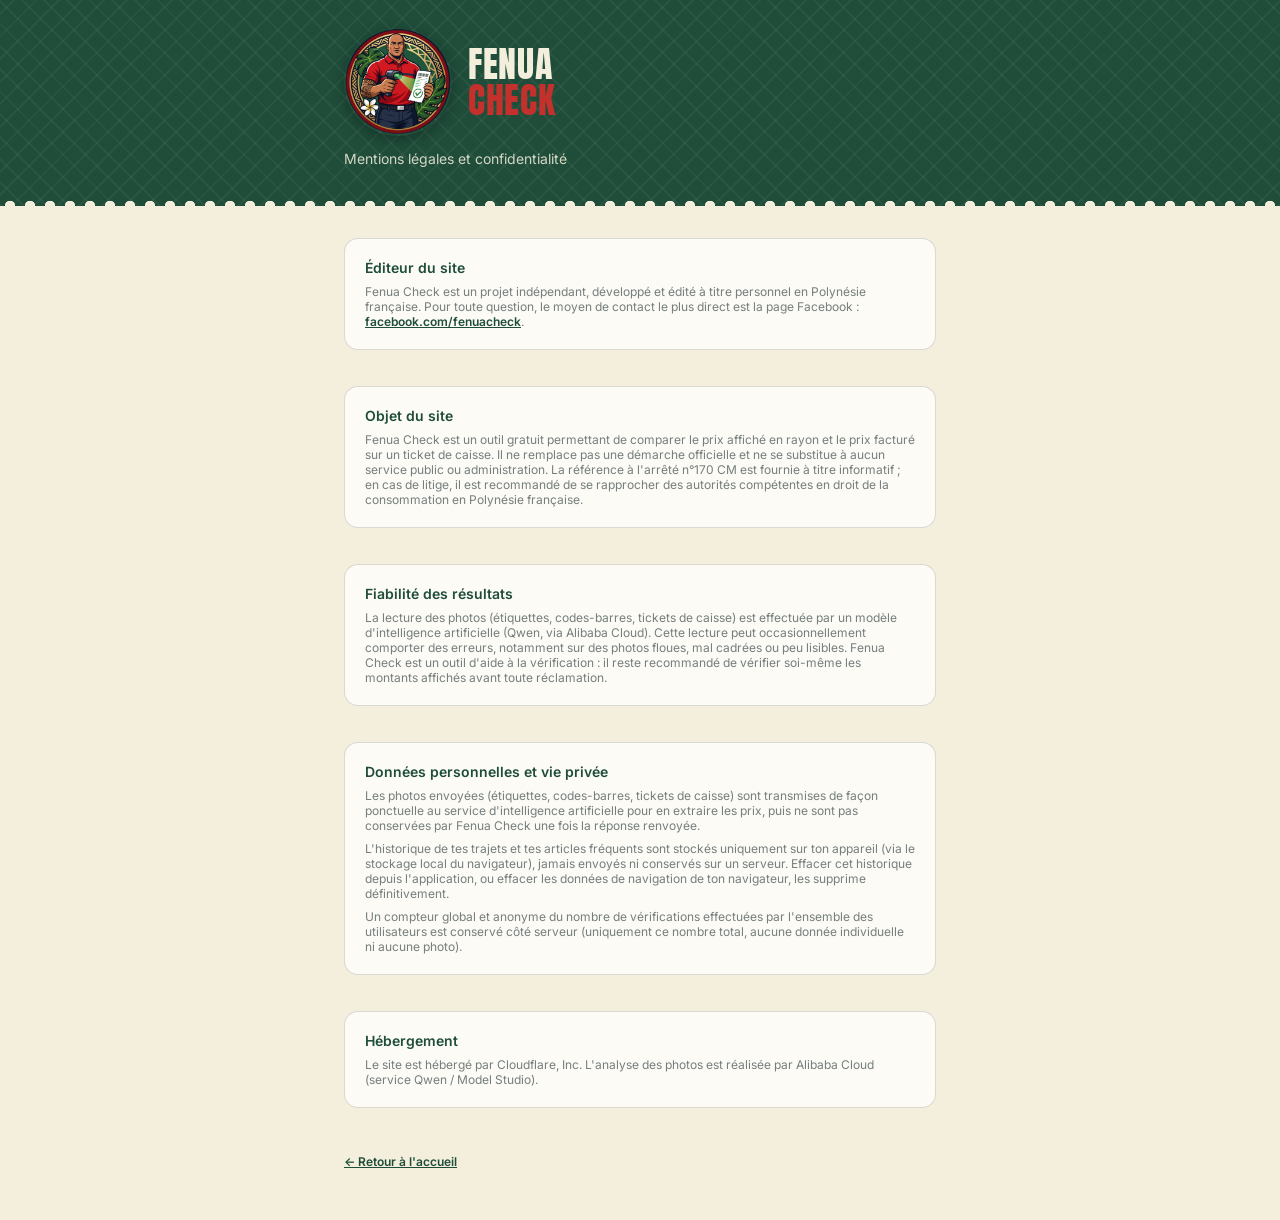
==== mentions-legales.html @ 558c3954 "Add rate limiting on API routes, Open Graph share preview, and a legal/privacy page" ====
<!doctype html>
<html lang="fr">
<head>
  <meta charset="utf-8" />
  <meta name="viewport" content="width=device-width, initial-scale=1" />
  <title>Mentions légales et confidentialité, Fenua Check</title>
  <meta name="robots" content="noindex" />
  <link rel="icon" type="image/png" sizes="180x180" href="img/vigile-favicon.png" />
  <link rel="stylesheet" href="css/style.css" />
  <link rel="preconnect" href="https://fonts.googleapis.com" />
  <link rel="preconnect" href="https://fonts.gstatic.com" crossorigin />
  <link href="https://fonts.googleapis.com/css2?family=Anton&family=Inter:wght@400;500;600;700&display=swap" rel="stylesheet" />
</head>
<body>
  <header class="site-header">
    <div class="wrap">
      <div class="title-row">
        <a href="/" class="vigile-badge-btn" aria-label="Retour à l'accueil">
          <img src="img/vigile-favicon.png" alt="" class="vigile-badge-img" />
        </a>
        <h1><span class="title-fenua">Fenua</span><span class="title-check">Check</span></h1>
      </div>
      <p class="intro">Mentions légales et confidentialité</p>
    </div>
  </header>

  <main class="wrap" style="padding-top: 32px; padding-bottom: 48px;">
    <section class="card">
      <p class="card-title">Éditeur du site</p>
      <p class="hint-text" style="margin-top: 8px;">
        Fenua Check est un projet indépendant, développé et édité à titre personnel en
        Polynésie française. Pour toute question, le moyen de contact le plus direct est la
        page Facebook : <a href="https://facebook.com/fenuacheck" target="_blank" rel="noopener">facebook.com/fenuacheck</a>.
      </p>
    </section>

    <section class="card" style="margin-top: 16px;">
      <p class="card-title">Objet du site</p>
      <p class="hint-text" style="margin-top: 8px;">
        Fenua Check est un outil gratuit permettant de comparer le prix affiché en rayon et le
        prix facturé sur un ticket de caisse. Il ne remplace pas une démarche officielle et ne
        se substitue à aucun service public ou administration. La référence à l'arrêté n°170
        CM est fournie à titre informatif ; en cas de litige, il est recommandé de se
        rapprocher des autorités compétentes en droit de la consommation en Polynésie
        française.
      </p>
    </section>

    <section class="card" style="margin-top: 16px;">
      <p class="card-title">Fiabilité des résultats</p>
      <p class="hint-text" style="margin-top: 8px;">
        La lecture des photos (étiquettes, codes-barres, tickets de caisse) est effectuée par
        un modèle d'intelligence artificielle (Qwen, via Alibaba Cloud). Cette lecture peut
        occasionnellement comporter des erreurs, notamment sur des photos floues, mal cadrées
        ou peu lisibles. Fenua Check est un outil d'aide à la vérification : il reste
        recommandé de vérifier soi-même les montants affichés avant toute réclamation.
      </p>
    </section>

    <section class="card" style="margin-top: 16px;">
      <p class="card-title">Données personnelles et vie privée</p>
      <p class="hint-text" style="margin-top: 8px;">
        Les photos envoyées (étiquettes, codes-barres, tickets de caisse) sont transmises de
        façon ponctuelle au service d'intelligence artificielle pour en extraire les prix, puis
        ne sont pas conservées par Fenua Check une fois la réponse renvoyée.
      </p>
      <p class="hint-text" style="margin-top: 8px;">
        L'historique de tes trajets et tes articles fréquents sont stockés uniquement sur ton
        appareil (via le stockage local du navigateur), jamais envoyés ni conservés sur un
        serveur. Effacer cet historique depuis l'application, ou effacer les données de
        navigation de ton navigateur, les supprime définitivement.
      </p>
      <p class="hint-text" style="margin-top: 8px;">
        Un compteur global et anonyme du nombre de vérifications effectuées par l'ensemble des
        utilisateurs est conservé côté serveur (uniquement ce nombre total, aucune donnée
        individuelle ni aucune photo).
      </p>
    </section>

    <section class="card" style="margin-top: 16px;">
      <p class="card-title">Hébergement</p>
      <p class="hint-text" style="margin-top: 8px;">
        Le site est hébergé par Cloudflare, Inc. L'analyse des photos est réalisée par
        Alibaba Cloud (service Qwen / Model Studio).
      </p>
    </section>

    <p class="fine-print" style="margin-top: 24px;">
      <a href="/">← Retour à l'accueil</a>
    </p>
  </main>
</body>
</html>
---- css/style.css ----
:root {
  /* Fenua Check design tokens, drawn from the vigile mascot badge:
     shirt red, monstera-leaf green, thick ink linework, receipt paper. */
  --tt-navy: #1f4d3a; /* deep tropical green - primary/authority */
  --tt-navy-deep: #123227;
  --tt-sand: #f3efdc; /* receipt paper */
  --tt-sand-dim: #e6dcb8;
  --tt-coral: #c4302b; /* mascot shirt red - alert/mismatch */
  --tt-coral-dim: #f3d9d3;
  --tt-teal: #4c9a6b; /* leaf green - verified/match */
  --tt-teal-dim: #dcecdf;
  --tt-ink: #17150f; /* ink black */
  --tt-gold: #c99a3e; /* stamp/seal accent, used sparingly */
  --font-display: "Anton", "Arial Narrow", sans-serif;
  --font-body: "Inter", system-ui, -apple-system, "Segoe UI", sans-serif;
}

* {
  box-sizing: border-box;
}

/* Several elements below are toggled via the `hidden` attribute in app.js
   while also having a class that sets `display` (flex/grid) for when they
   ARE shown. Without this rule, that class's `display` value wins over the
   browser's default `[hidden] { display: none }`, so the element never
   actually hides. This makes `hidden` authoritative everywhere. */
[hidden] {
  display: none !important;
}

body {
  margin: 0;
  min-height: 100vh;
  background: var(--tt-sand);
  color: var(--tt-ink);
  font-family: var(--font-body);
}

.wrap {
  max-width: 640px;
  margin: 0 auto;
  padding: 0 24px;
}

.site-header {
  position: relative;
  background-color: var(--tt-navy);
  background-image:
    repeating-linear-gradient(45deg, rgba(255, 255, 255, 0.04) 0 2px, transparent 2px 16px),
    repeating-linear-gradient(-45deg, rgba(255, 255, 255, 0.04) 0 2px, transparent 2px 16px);
  padding: 28px 0 36px;
}

/* Signature element: a perforated ticket-stub edge, like tearing off a
   receipt. Punches "holes" through the green band down to the paper below. */
.site-header::after {
  content: "";
  position: absolute;
  left: 0;
  right: 0;
  bottom: -7px;
  height: 14px;
  background-image: radial-gradient(circle, var(--tt-sand) 5px, transparent 5.5px);
  background-size: 20px 14px;
  background-repeat: repeat-x;
  background-position: 0 0;
}

h1 {
  margin: 0;
  font-family: var(--font-display);
  font-size: 36px;
  font-weight: 400;
  letter-spacing: 0.02em;
  text-transform: uppercase;
  line-height: 1;
}

h1 .title-fenua,
h1 .title-check {
  display: block;
}

h1 .title-fenua {
  color: var(--tt-sand);
}

h1 .title-check {
  color: var(--tt-coral);
}

.slogan {
  margin: 8px 0 0;
  font-size: 15px;
  font-weight: 700;
  color: var(--tt-sand);
}

.title-row {
  display: flex;
  align-items: center;
  gap: 16px;
}

.title-row h1 {
  margin: 0;
}

.vigile-badge-btn {
  flex-shrink: 0;
  width: 108px;
  height: 108px;
  border-radius: 999px;
  border: none;
  padding: 0;
  overflow: hidden;
  cursor: pointer;
  background: transparent;
  box-shadow: 0 4px 14px rgba(0, 0, 0, 0.3);
  transition: transform 0.15s ease;
}

.vigile-badge-img {
  width: 100%;
  height: 100%;
  object-fit: contain;
}

.vigile-badge-btn:hover {
  transform: scale(1.1) rotate(-6deg);
}

.vigile-badge-btn:active {
  transform: scale(0.92);
}

.intro {
  margin: 12px 0 0;
  font-size: 14px;
  line-height: 1.6;
  color: rgba(243, 239, 220, 0.85);
}

.stats-badge {
  display: inline-flex;
  align-items: center;
  gap: 6px;
  margin: 14px 0 0;
  padding: 6px 14px;
  border-radius: 999px;
  background: rgba(243, 239, 220, 0.15);
  border: 1px solid rgba(243, 239, 220, 0.3);
  font-size: 12px;
  font-weight: 700;
  color: var(--tt-sand);
}

main.wrap {
  display: flex;
  flex-direction: column;
  gap: 20px;
  padding-top: 32px;
  padding-bottom: 48px;
}

.card {
  border: 1px solid rgba(23, 21, 15, 0.15);
  background: rgba(255, 255, 255, 0.75);
  border-radius: 14px;
  padding: 20px;
}

.card.muted {
  opacity: 1;
  transition: opacity 0.15s ease;
}

.card.muted.disabled {
  opacity: 0.5;
}

.card-title {
  margin: 0;
  font-size: 14px;
  font-weight: 600;
  color: var(--tt-navy);
}

.row-between {
  display: flex;
  align-items: baseline;
  justify-content: space-between;
}

.hint-text {
  margin: 4px 0 0;
  font-size: 12px;
  color: rgba(28, 43, 46, 0.6);
}

.status-text {
  margin: 14px 0 0;
  display: flex;
  align-items: center;
  gap: 10px;
  font-size: 16px;
  font-weight: 700;
  color: var(--tt-navy);
}

.status-spinner {
  width: 20px;
  height: 20px;
  border-radius: 999px;
  border: 3px solid rgba(31, 77, 58, 0.2);
  border-top-color: var(--tt-navy);
  animation: status-spin 0.7s linear infinite;
  flex-shrink: 0;
}

.status-text.status-success {
  color: var(--tt-teal);
}

@keyframes status-spin {
  to {
    transform: rotate(360deg);
  }
}

.error-text {
  margin: 12px 0 0;
  font-size: 14px;
  color: var(--tt-coral);
}

.fine-print {
  margin: 12px 0 0;
  font-size: 12px;
  line-height: 1.6;
  color: rgba(28, 43, 46, 0.5);
}

.fine-print a,
.hint-text a {
  color: var(--tt-navy);
  font-weight: 600;
}

.facebook-link {
  display: inline-flex;
  align-items: center;
  gap: 6px;
  margin-top: 14px;
  font-size: 13px;
  font-weight: 600;
  color: var(--tt-navy);
  text-decoration: none;
}

.facebook-link:hover {
  text-decoration: underline;
}

.support-card {
  margin-top: 20px;
}

.support-handle-row {
  display: flex;
  align-items: center;
  gap: 10px;
  margin-top: 10px;
}

.support-handle {
  font-family: monospace;
  font-size: 16px;
  font-weight: 700;
  color: var(--tt-navy);
  background: var(--tt-sand-dim);
  padding: 8px 14px;
  border-radius: 10px;
}

/* --- Chips (frequent items) --- */

.chip-row {
  margin-top: 12px;
  display: flex;
  flex-wrap: wrap;
  gap: 8px;
}

.chip {
  border: 1px solid rgba(47, 158, 143, 0.4);
  background: var(--tt-teal-dim);
  color: var(--tt-navy);
  border-radius: 999px;
  padding: 6px 12px;
  font-size: 12px;
  font-weight: 500;
  cursor: pointer;
}

/* --- Add-item choices --- */

.choice-grid {
  margin-top: 12px;
  display: flex;
  flex-direction: column;
  gap: 8px;
}

.choice-btn {
  display: flex;
  flex-direction: column;
  align-items: center;
  gap: 4px;
  border: 1px solid rgba(23, 21, 15, 0.2);
  background: transparent;
  border-radius: 12px;
  padding: 12px 0;
  font-size: 12px;
  font-weight: 500;
  color: var(--tt-navy);
  cursor: pointer;
}

.choice-btn:disabled {
  opacity: 0.4;
  cursor: not-allowed;
}

.choice-btn-primary {
  background: var(--tt-navy);
  border-color: var(--tt-navy);
  color: var(--tt-sand);
  padding: 20px 16px;
  gap: 6px;
}

.receipt-add-btn {
  width: 100%;
  margin-top: 4px;
}

.choice-icon-lg {
  font-size: 34px;
}

.choice-label-lg {
  font-size: 16px;
  font-weight: 600;
}

.choice-sublabel {
  font-size: 12px;
  font-weight: 400;
  color: rgba(246, 239, 225, 0.75);
}

.choice-row-secondary {
  display: grid;
  grid-template-columns: repeat(2, 1fr);
  gap: 8px;
}

.choice-btn-secondary {
  padding: 10px 0;
}

.choice-icon {
  font-size: 20px;
}

/* --- Draft form --- */

.draft-form {
  margin-top: 12px;
  display: flex;
  flex-direction: column;
  gap: 12px;
  background: var(--tt-sand-dim);
  border-radius: 12px;
  padding: 16px;
}

.field-label {
  display: flex;
  flex-direction: column;
  gap: 4px;
  font-size: 12px;
  font-weight: 500;
  color: var(--tt-navy);
}

.field-label input {
  border: 1px solid rgba(14, 58, 69, 0.2);
  background: white;
  border-radius: 8px;
  padding: 8px 12px;
  font-size: 14px;
  color: var(--tt-ink);
}

.btn-row {
  display: flex;
  gap: 8px;
}

/* --- Buttons --- */

.btn {
  border-radius: 999px;
  padding: 10px 18px;
  font-size: 14px;
  font-weight: 600;
  cursor: pointer;
  border: none;
}

.btn:disabled {
  cursor: not-allowed;
  opacity: 0.4;
}

.btn-primary {
  background: var(--tt-navy);
  color: var(--tt-sand);
}

.btn-outline {
  background: transparent;
  border: 1px solid rgba(14, 58, 69, 0.3);
  color: var(--tt-navy);
}

.btn-block {
  display: block;
  width: 100%;
  margin-top: 16px;
}

.link-btn {
  border: none;
  background: none;
  color: var(--tt-coral);
  font-size: 12px;
  font-weight: 500;
  text-decoration: underline;
  text-underline-offset: 2px;
  cursor: pointer;
  padding: 0;
}

/* --- Ticket list --- */

.ticket-list {
  list-style: none;
  margin: 12px 0 0;
  padding: 0;
  display: flex;
  flex-direction: column;
}

.ticket-list li {
  display: flex;
  align-items: center;
  justify-content: space-between;
  gap: 12px;
  padding: 10px 0;
  border-top: 1px solid rgba(14, 58, 69, 0.1);
  font-size: 14px;
}

.ticket-list li:first-child {
  border-top: none;
}

.ticket-item-price {
  display: flex;
  align-items: center;
  flex-wrap: wrap;
  justify-content: flex-end;
  gap: 8px;
}

/* --- Receipt photo slot --- */

.photo-slot {
  margin-top: 12px;
  display: flex;
  align-items: center;
  justify-content: center;
  width: 100%;
  aspect-ratio: 4 / 3;
  border: 2px dashed rgba(14, 58, 69, 0.3);
  border-radius: 16px;
  background: var(--tt-sand-dim);
  cursor: pointer;
  overflow: hidden;
  padding: 0;
}

.photo-slot:disabled {
  cursor: not-allowed;
}

.photo-slot img {
  width: 100%;
  height: 100%;
  object-fit: cover;
}

.photo-placeholder {
  display: flex;
  flex-direction: column;
  align-items: center;
  gap: 8px;
  padding: 0 16px;
  text-align: center;
  font-size: 14px;
  color: rgba(28, 43, 46, 0.7);
}

/* --- Result --- */

.result-summary {
  border-radius: 16px;
  padding: 20px;
  border: 1px solid;
}

.result-summary.ok {
  border-color: rgba(47, 158, 143, 0.4);
  background: var(--tt-teal-dim);
}

.result-summary.mismatch {
  border-color: rgba(226, 101, 59, 0.4);
  background: var(--tt-coral-dim);
}

.result-title {
  display: flex;
  align-items: center;
  gap: 8px;
  font-size: 14px;
  font-weight: 600;
  color: var(--tt-navy);
}

.result-line {
  display: flex;
  align-items: center;
  justify-content: space-between;
  gap: 12px;
  padding: 10px 0;
  border-top: 1px solid rgba(14, 58, 69, 0.1);
  font-size: 14px;
}

.result-line:first-child {
  border-top: none;
}

.result-line .amounts {
  display: flex;
  align-items: center;
  gap: 8px;
  font-size: 14px;
}

.status-match {
  color: var(--tt-teal);
  font-weight: 600;
}

.status-mismatch {
  color: var(--tt-coral);
  font-weight: 600;
}

.status-inconclusive {
  color: rgba(28, 43, 46, 0.6);
  font-weight: 600;
}

/* --- History --- */

.history-list {
  list-style: none;
  margin: 12px 0 0;
  padding: 0;
  display: flex;
  flex-direction: column;
}

.history-list li {
  display: flex;
  align-items: center;
  justify-content: space-between;
  gap: 12px;
  padding: 10px 0;
  border-top: 1px solid rgba(14, 58, 69, 0.1);
  font-size: 14px;
}

.history-list li:first-child {
  border-top: none;
}

.qty-btn {
  width: 24px;
  height: 24px;
  border-radius: 999px;
  border: 1px solid rgba(14, 58, 69, 0.3);
  background: white;
  color: var(--tt-navy);
  font-size: 14px;
  line-height: 1;
  cursor: pointer;
  display: flex;
  align-items: center;
  justify-content: center;
  padding: 0;
}

/* --- Receipt multi-photo thumbnails --- */

.receipt-photos {
  display: flex;
  flex-wrap: wrap;
  gap: 8px;
  margin-top: 12px;
}

.receipt-photos:empty {
  margin-top: 0;
}

.receipt-thumb {
  position: relative;
  width: 84px;
  height: 84px;
  border-radius: 10px;
  overflow: hidden;
  border: 1px solid rgba(14, 58, 69, 0.2);
}

.receipt-thumb img {
  width: 100%;
  height: 100%;
  object-fit: cover;
  display: block;
}

.receipt-thumb-remove {
  position: absolute;
  top: 2px;
  right: 2px;
  width: 20px;
  height: 20px;
  border-radius: 999px;
  border: none;
  background: rgba(10, 40, 48, 0.75);
  color: var(--tt-sand);
  font-size: 12px;
  line-height: 1;
  cursor: pointer;
  display: flex;
  align-items: center;
  justify-content: center;
}

/* --- Easter egg: "vigile" --- */

.vigile-overlay {
  position: fixed;
  inset: 0;
  z-index: 100;
  display: flex;
  align-items: center;
  justify-content: center;
  padding: 24px;
  animation: vigile-siren 0.5s steps(1) infinite;
}

@keyframes vigile-siren {
  0%, 49% {
    background: rgba(226, 101, 59, 0.55);
  }
  50%, 100% {
    background: rgba(47, 76, 158, 0.55);
  }
}

.vigile-card {
  max-width: 360px;
  background: var(--tt-sand);
  border-radius: 20px;
  padding: 28px 24px;
  text-align: center;
  box-shadow: 0 20px 60px rgba(10, 40, 48, 0.45);
  animation: vigile-bounce-in 0.5s cubic-bezier(0.34, 1.56, 0.64, 1);
}

@keyframes vigile-bounce-in {
  0% {
    transform: scale(0.4) rotate(-8deg);
    opacity: 0;
  }
  60% {
    transform: scale(1.08) rotate(2deg);
    opacity: 1;
  }
  100% {
    transform: scale(1) rotate(0deg);
  }
}

.vigile-logo-img {
  display: inline-block;
  width: 140px;
  height: auto;
  margin: 0 0 4px;
  animation: vigile-wiggle 0.4s ease-in-out infinite;
}

@keyframes vigile-wiggle {
  0%, 100% {
    transform: rotate(-6deg) scale(1);
  }
  50% {
    transform: rotate(6deg) scale(1.08);
  }
}

.vigile-title {
  margin: 8px 0 0;
  font-family: var(--font-display);
  font-size: 22px;
  font-weight: 400;
  letter-spacing: 0.01em;
  text-transform: uppercase;
  color: var(--tt-coral);
}

.vigile-text {
  margin: 12px 0 20px;
  font-size: 14px;
  line-height: 1.6;
  color: var(--tt-ink);
}

/* --- Ad slots: neutral placeholders, styled minimally so any network's embed
     drops in cleanly. Hidden by default (see index.html); unhide once wired. --- */

.ad-slot {
  display: flex;
  align-items: center;
  justify-content: center;
  min-height: 90px;
  border-radius: 12px;
  background: rgba(14, 58, 69, 0.05);
  color: rgba(28, 43, 46, 0.4);
  font-size: 12px;
}

.ad-slot-header {
  max-width: 640px;
  margin: 20px auto 0;
}

.ad-slot-content {
  margin-top: 4px;
}
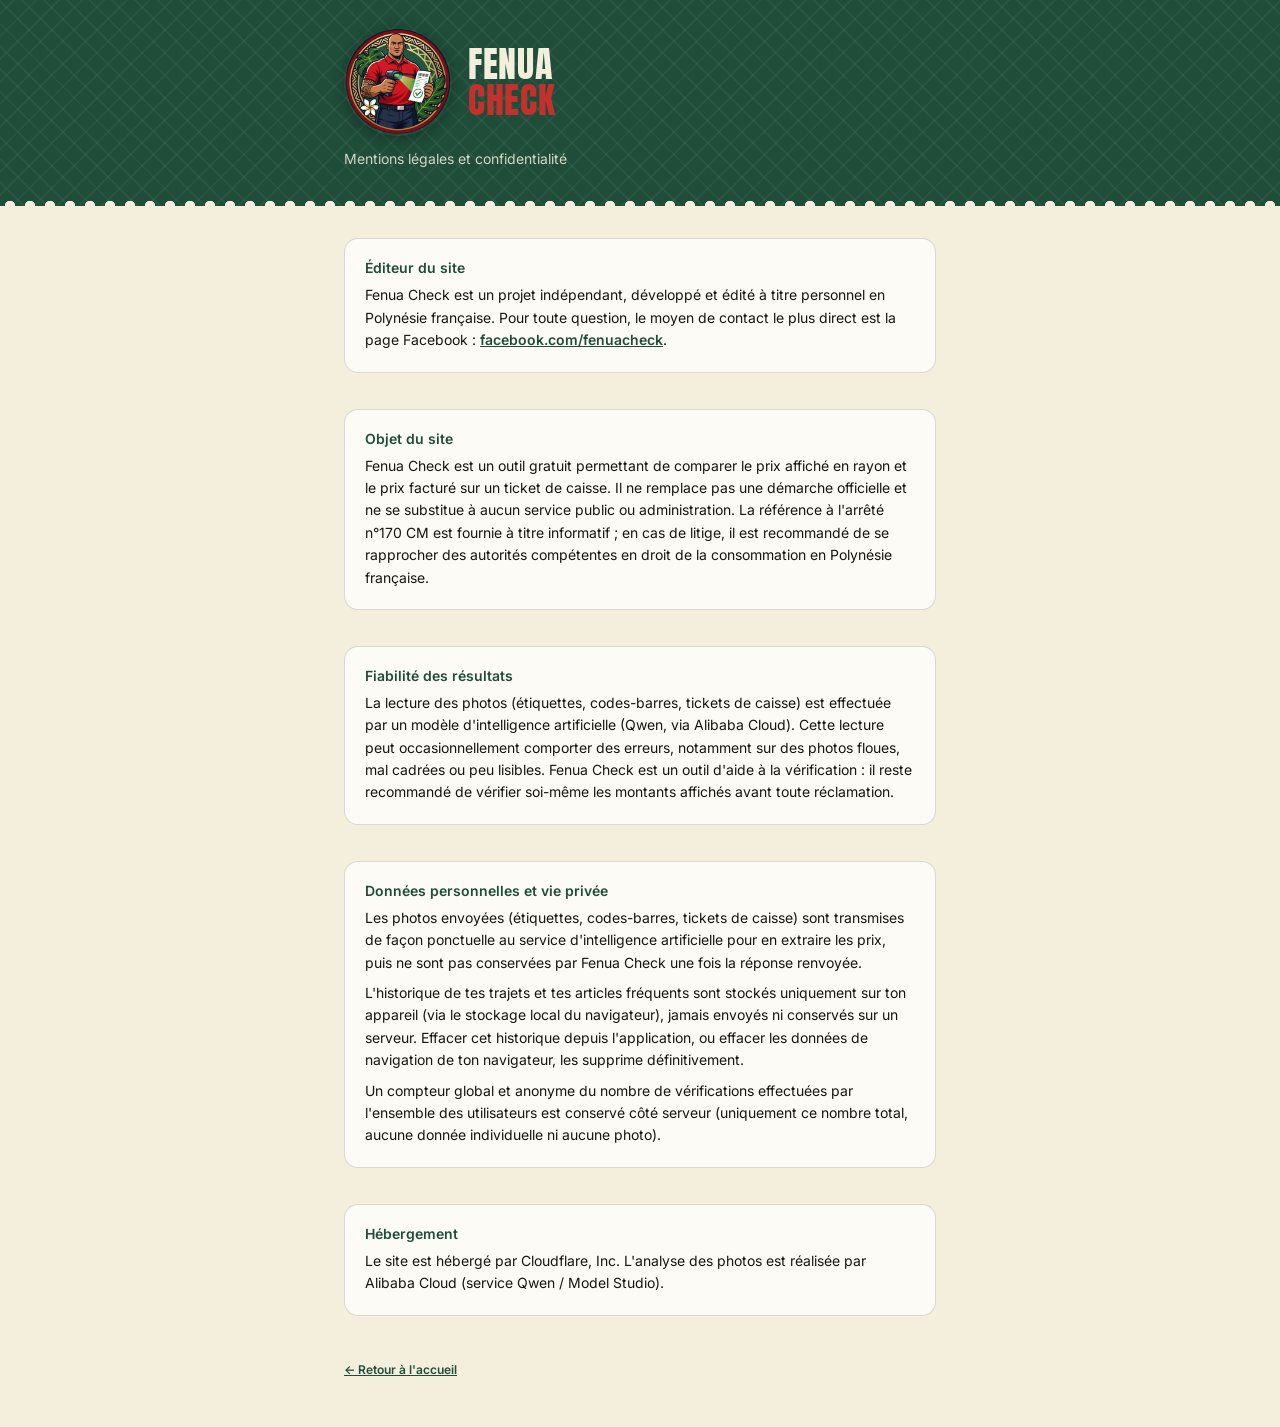
==== commit 100df1e8: "Improve legal page text contrast; remove the flashing siren animation on the vigile easter egg" ====
--- a/mentions-legales.html
+++ b/mentions-legales.html
@@ -27,7 +27,7 @@
   <main class="wrap" style="padding-top: 32px; padding-bottom: 48px;">
     <section class="card">
       <p class="card-title">Éditeur du site</p>
-      <p class="hint-text" style="margin-top: 8px;">
+      <p class="legal-text" style="margin-top: 8px;">
         Fenua Check est un projet indépendant, développé et édité à titre personnel en
         Polynésie française. Pour toute question, le moyen de contact le plus direct est la
         page Facebook : <a href="https://facebook.com/fenuacheck" target="_blank" rel="noopener">facebook.com/fenuacheck</a>.
@@ -36,7 +36,7 @@
 
     <section class="card" style="margin-top: 16px;">
       <p class="card-title">Objet du site</p>
-      <p class="hint-text" style="margin-top: 8px;">
+      <p class="legal-text" style="margin-top: 8px;">
         Fenua Check est un outil gratuit permettant de comparer le prix affiché en rayon et le
         prix facturé sur un ticket de caisse. Il ne remplace pas une démarche officielle et ne
         se substitue à aucun service public ou administration. La référence à l'arrêté n°170
@@ -48,7 +48,7 @@
 
     <section class="card" style="margin-top: 16px;">
       <p class="card-title">Fiabilité des résultats</p>
-      <p class="hint-text" style="margin-top: 8px;">
+      <p class="legal-text" style="margin-top: 8px;">
         La lecture des photos (étiquettes, codes-barres, tickets de caisse) est effectuée par
         un modèle d'intelligence artificielle (Qwen, via Alibaba Cloud). Cette lecture peut
         occasionnellement comporter des erreurs, notamment sur des photos floues, mal cadrées
@@ -59,18 +59,18 @@
 
     <section class="card" style="margin-top: 16px;">
       <p class="card-title">Données personnelles et vie privée</p>
-      <p class="hint-text" style="margin-top: 8px;">
+      <p class="legal-text" style="margin-top: 8px;">
         Les photos envoyées (étiquettes, codes-barres, tickets de caisse) sont transmises de
         façon ponctuelle au service d'intelligence artificielle pour en extraire les prix, puis
         ne sont pas conservées par Fenua Check une fois la réponse renvoyée.
       </p>
-      <p class="hint-text" style="margin-top: 8px;">
+      <p class="legal-text" style="margin-top: 8px;">
         L'historique de tes trajets et tes articles fréquents sont stockés uniquement sur ton
         appareil (via le stockage local du navigateur), jamais envoyés ni conservés sur un
         serveur. Effacer cet historique depuis l'application, ou effacer les données de
         navigation de ton navigateur, les supprime définitivement.
       </p>
-      <p class="hint-text" style="margin-top: 8px;">
+      <p class="legal-text" style="margin-top: 8px;">
         Un compteur global et anonyme du nombre de vérifications effectuées par l'ensemble des
         utilisateurs est conservé côté serveur (uniquement ce nombre total, aucune donnée
         individuelle ni aucune photo).
@@ -79,7 +79,7 @@
 
     <section class="card" style="margin-top: 16px;">
       <p class="card-title">Hébergement</p>
-      <p class="hint-text" style="margin-top: 8px;">
+      <p class="legal-text" style="margin-top: 8px;">
         Le site est hébergé par Cloudflare, Inc. L'analyse des photos est réalisée par
         Alibaba Cloud (service Qwen / Model Studio).
       </p>
--- a/css/style.css
+++ b/css/style.css
@@ -198,6 +198,18 @@
   color: rgba(28, 43, 46, 0.6);
 }
 
+.legal-text {
+  margin: 8px 0 0;
+  font-size: 14px;
+  line-height: 1.6;
+  color: var(--tt-ink);
+}
+
+.legal-text a {
+  color: var(--tt-navy);
+  font-weight: 600;
+}
+
 .status-text {
   margin: 14px 0 0;
   display: flex;
@@ -684,16 +696,7 @@
   align-items: center;
   justify-content: center;
   padding: 24px;
-  animation: vigile-siren 0.5s steps(1) infinite;
-}
-
-@keyframes vigile-siren {
-  0%, 49% {
-    background: rgba(226, 101, 59, 0.55);
-  }
-  50%, 100% {
-    background: rgba(47, 76, 158, 0.55);
-  }
+  background: rgba(10, 40, 48, 0.6);
 }
 
 .vigile-card {
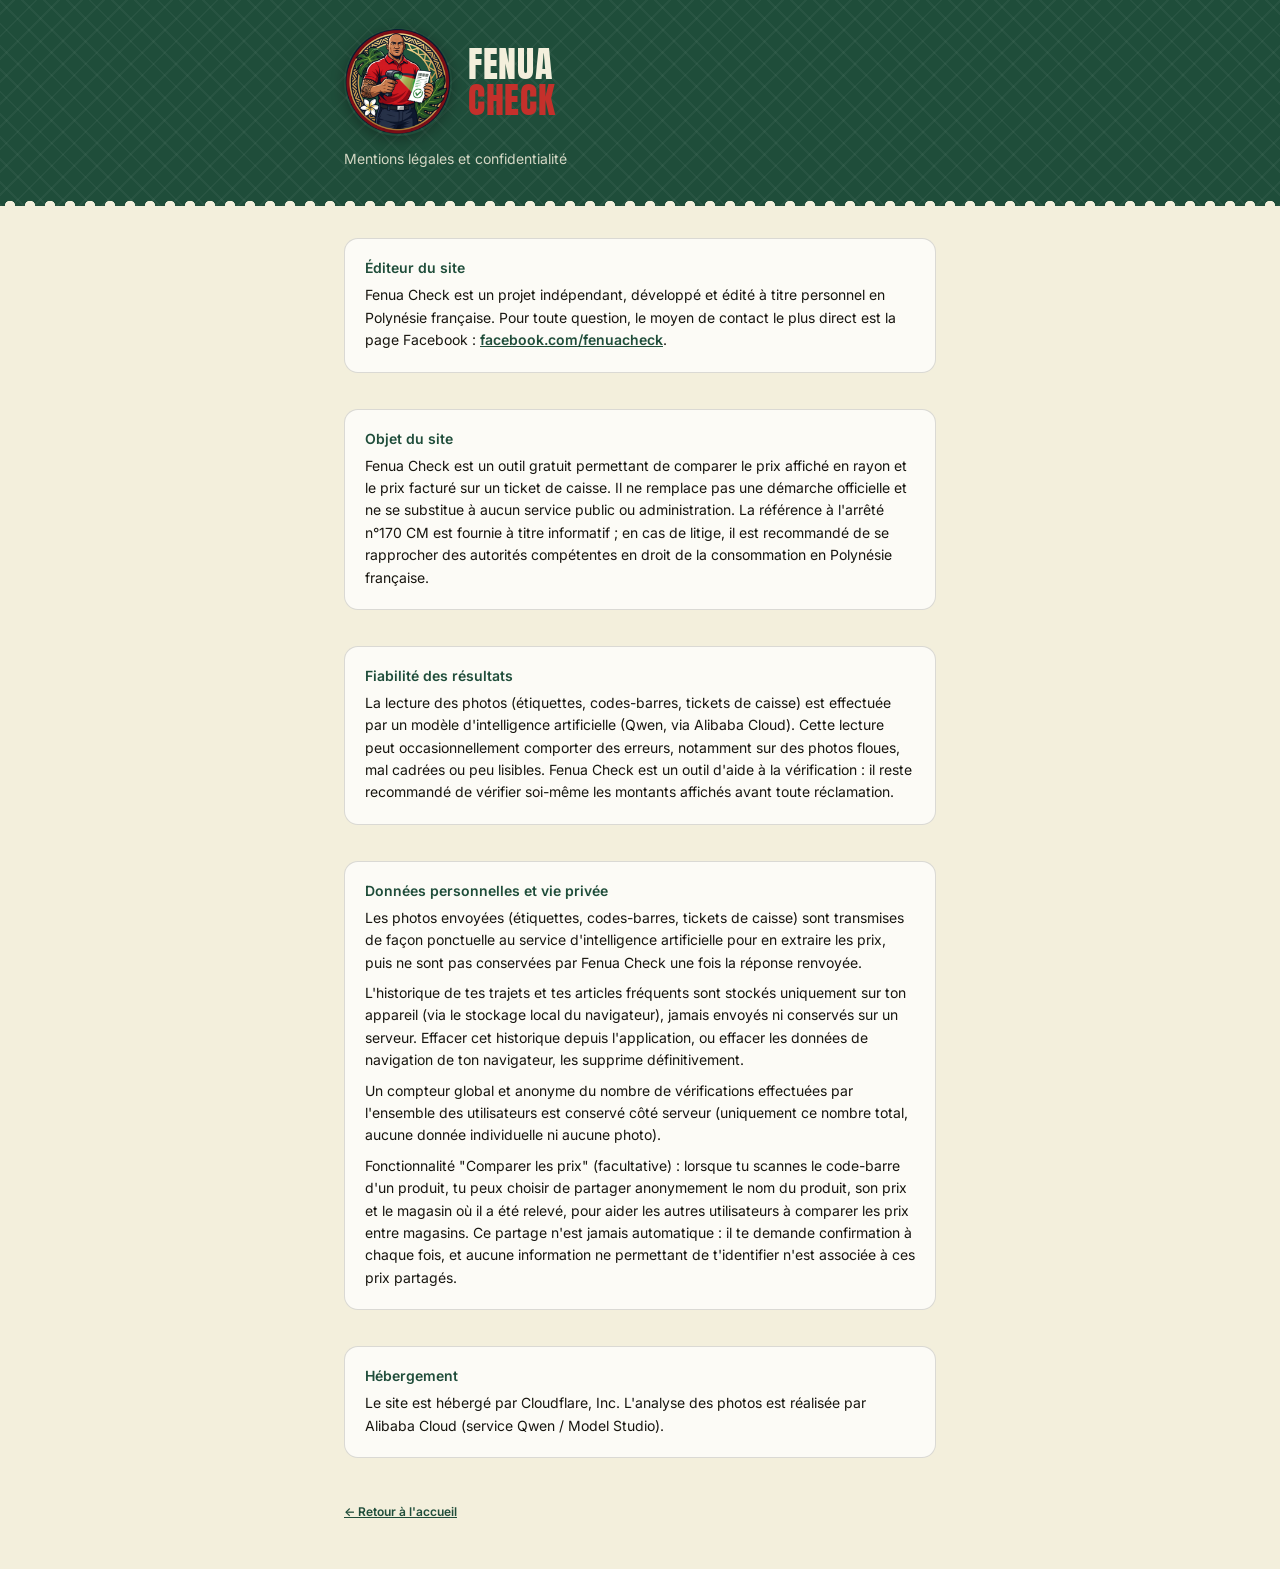
==== commit b3400ceb: "Add opt-in price comparison feature: share barcode-scanned prices, compare across stores (safe no-op" ====
--- a/mentions-legales.html
+++ b/mentions-legales.html
@@ -75,6 +75,14 @@
         utilisateurs est conservé côté serveur (uniquement ce nombre total, aucune donnée
         individuelle ni aucune photo).
       </p>
+      <p class="legal-text" style="margin-top: 8px;">
+        Fonctionnalité "Comparer les prix" (facultative) : lorsque tu scannes le code-barre
+        d'un produit, tu peux choisir de partager anonymement le nom du produit, son prix et le
+        magasin où il a été relevé, pour aider les autres utilisateurs à comparer les prix
+        entre magasins. Ce partage n'est jamais automatique : il te demande confirmation à
+        chaque fois, et aucune information ne permettant de t'identifier n'est associée à ces
+        prix partagés.
+      </p>
     </section>
 
     <section class="card" style="margin-top: 16px;">
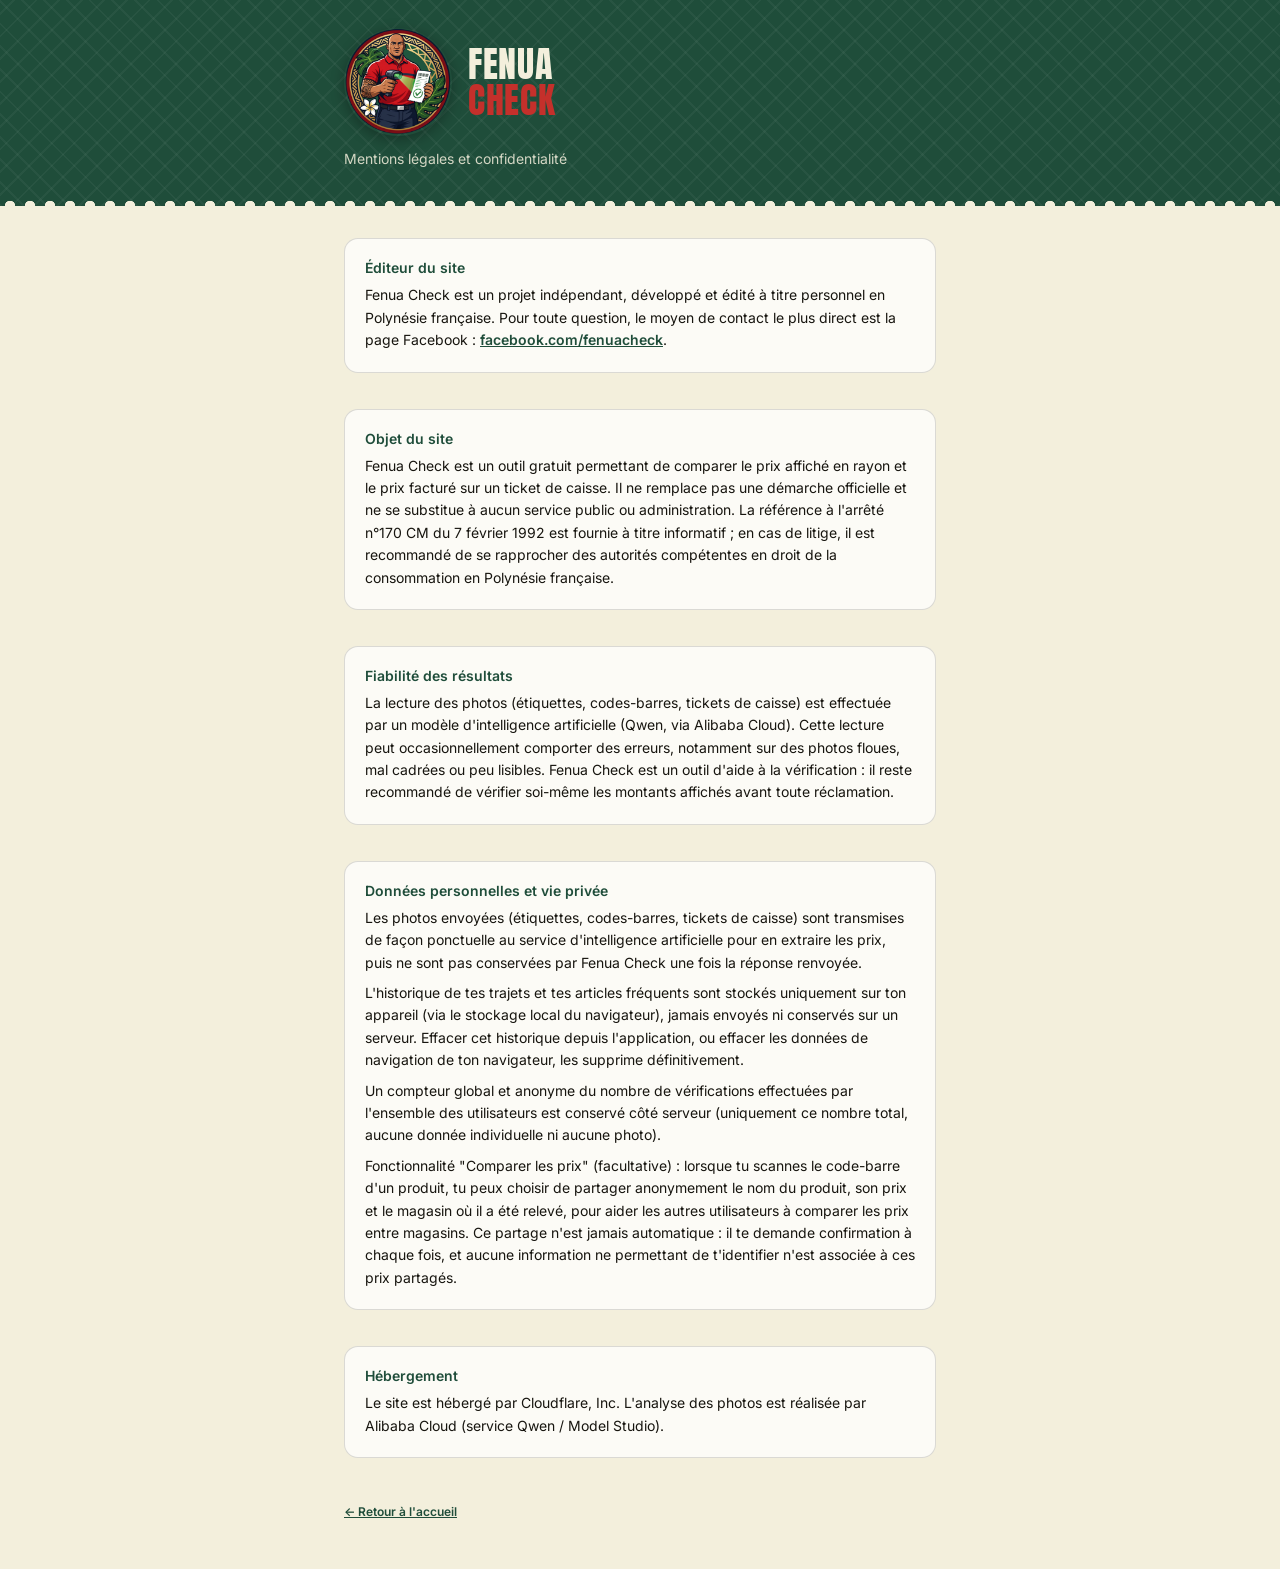
==== commit ab02fd57: "Add exact date (7 février 1992) to every reference of the arrêté n°170 CM for legal precision" ====
--- a/mentions-legales.html
+++ b/mentions-legales.html
@@ -40,9 +40,9 @@
         Fenua Check est un outil gratuit permettant de comparer le prix affiché en rayon et le
         prix facturé sur un ticket de caisse. Il ne remplace pas une démarche officielle et ne
         se substitue à aucun service public ou administration. La référence à l'arrêté n°170
-        CM est fournie à titre informatif ; en cas de litige, il est recommandé de se
-        rapprocher des autorités compétentes en droit de la consommation en Polynésie
-        française.
+        CM du 7 février 1992 est fournie à titre informatif ; en cas de litige, il est
+        recommandé de se rapprocher des autorités compétentes en droit de la consommation en
+        Polynésie française.
       </p>
     </section>
 
